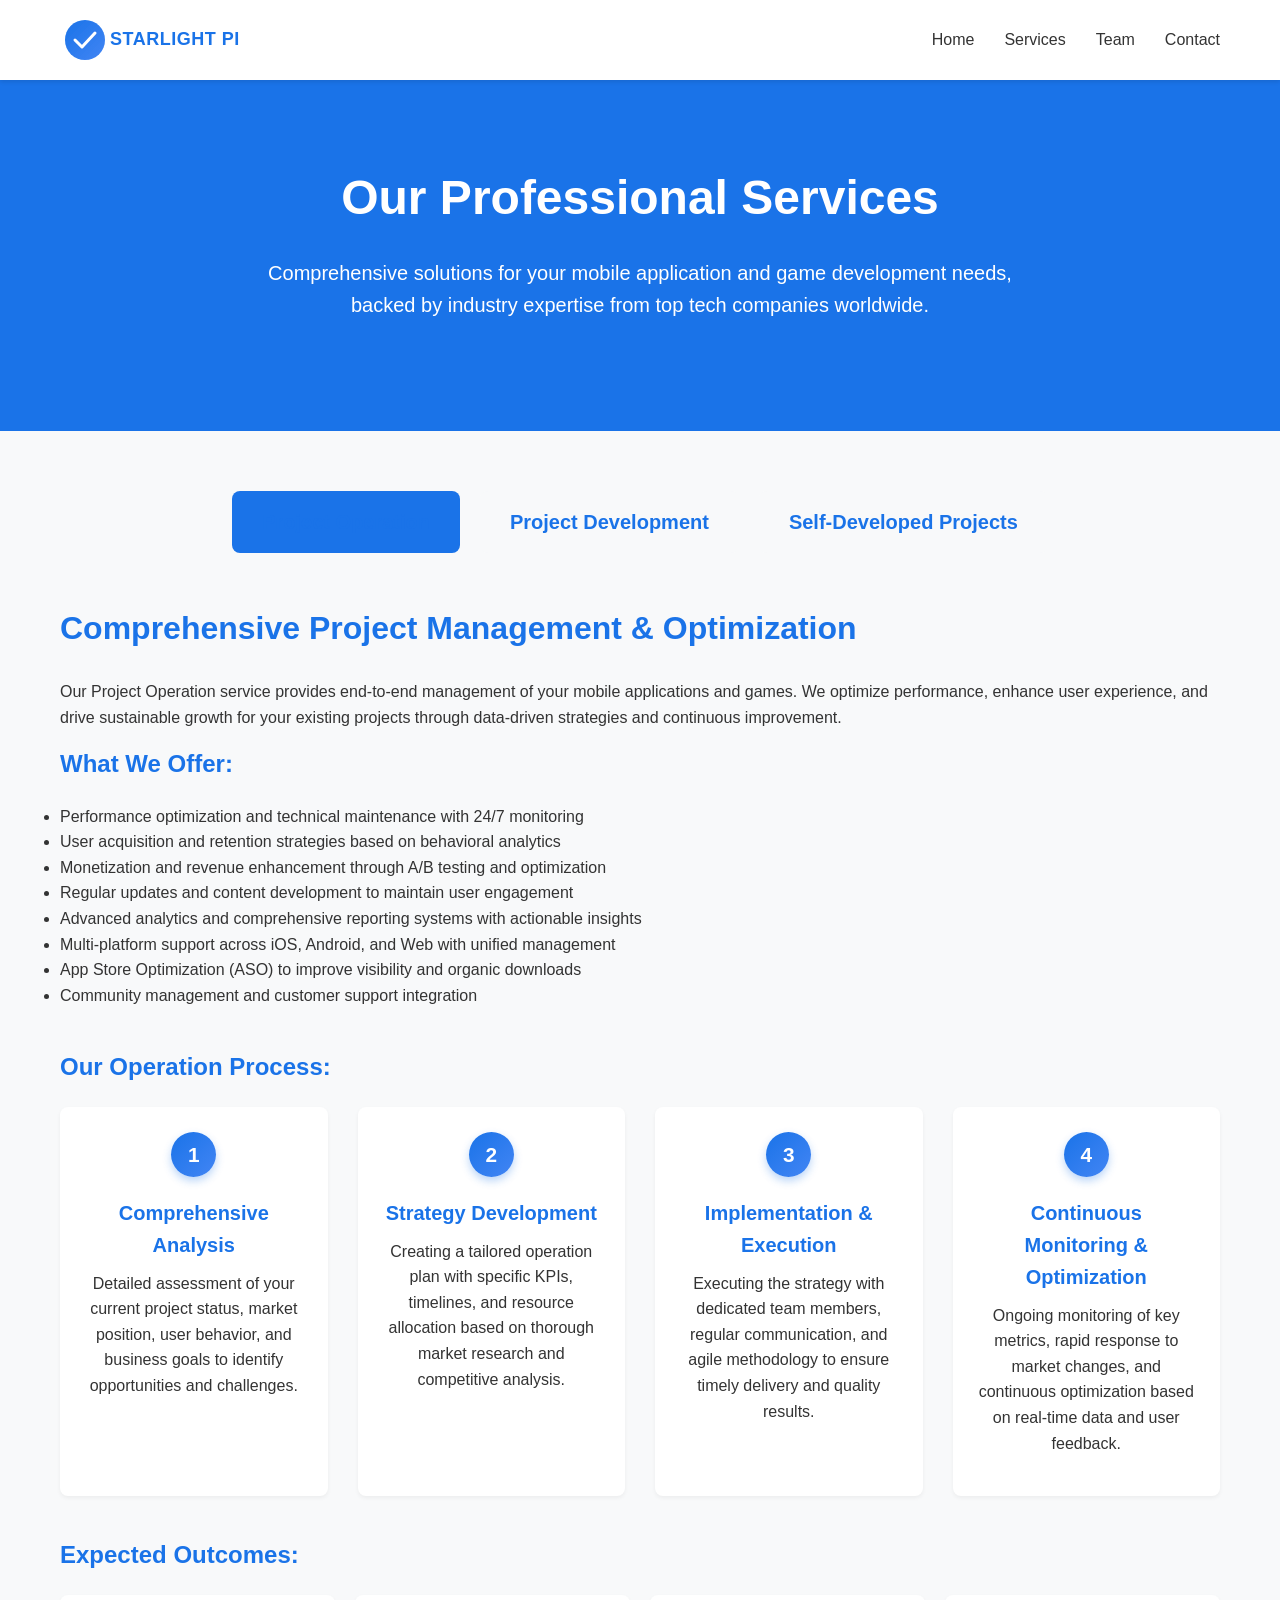
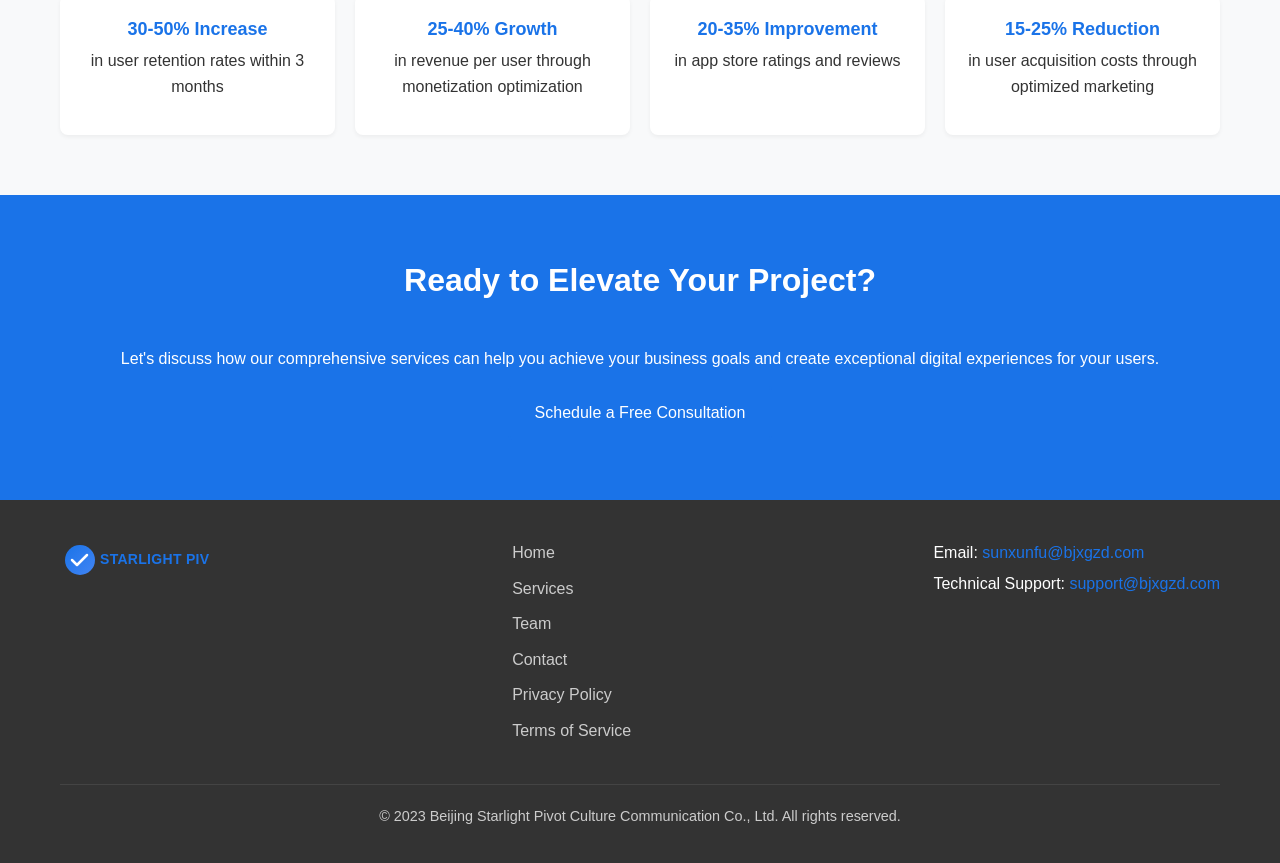
==== services.html @ 8cad846f "work" ====
<!DOCTYPE html>
<html lang="en">
<head>
    <meta charset="UTF-8">
    <meta name="viewport" content="width=device-width, initial-scale=1.0">
    <meta name="description" content="Our comprehensive services - Project operation, project development, and self-developed project operations with proven success in global markets">
    <meta name="keywords" content="project operation, app development, game development, mobile services, Beijing Starlight Pivot, custom development, mobile optimization">
    <title>Services - Beijing Starlight Pivot Culture Communication Co., Ltd</title>
    <link rel="stylesheet" href="css/styles.css">
    <link rel="canonical" href="https://bjxgzd.com/services.html">
    <link rel="alternate" hreflang="en" href="https://bjxgzd.com/services.html">
    <link rel="alternate" hreflang="zh" href="https://bjxgzd.com/zh/services.html">
</head>
<body>
    <!-- Header -->
    <header class="header">
        <div class="container">
            <div class="logo">
                <svg width="180" height="50" viewBox="0 0 180 50">
                    <defs>
                        <linearGradient id="logoGradient" x1="0%" y1="0%" x2="100%" y2="100%">
                            <stop offset="0%" style="stop-color:#1a73e8;stop-opacity:1" />
                            <stop offset="100%" style="stop-color:#4285f4;stop-opacity:1" />
                        </linearGradient>
                        <filter id="logoGlow" x="-20%" y="-20%" width="140%" height="140%">
                            <feGaussianBlur in="SourceAlpha" stdDeviation="2" result="blur"/>
                            <feOffset dx="0" dy="1" result="offsetBlur"/>
                            <feComposite in="SourceAlpha" in2="offsetBlur" operator="out" result="outerGlow"/>
                            <feFlood flood-color="#1a73e8" flood-opacity="0.3" result="glowColor"/>
                            <feComposite in="glowColor" in2="outerGlow" operator="in" result="coloredGlow"/>
                            <feMerge>
                                <feMergeNode in="coloredGlow"/>
                                <feMergeNode in="SourceGraphic"/>
                            </feMerge>
                        </filter>
                    </defs>
                    <!-- Logo Icon -->
                    <circle cx="25" cy="25" r="20" fill="url(#logoGradient)" filter="url(#logoGlow)"/>
                    <path d="M15,25 L22,32 L35,18" stroke="white" stroke-width="3" fill="none" stroke-linecap="round" stroke-linejoin="round"/>
                    <!-- Logo Text -->
                    <text x="50" y="30" fill="#1a73e8" font-family="'Segoe UI', Tahoma, Geneva, Verdana, sans-serif" font-size="18" font-weight="700" letter-spacing="0.5">STARLIGHT PIVOT</text>
                </svg>
            </div>
            <nav class="nav">
                <ul>
                    <li><a href="index.html">Home</a></li>
                    <li><a href="services.html" class="active">Services</a></li>
                    <li><a href="team.html">Team</a></li>
                    <li><a href="contact.html">Contact</a></li>
                </ul>
            </nav>
        </div>
    </header>

    <!-- Hero Section -->
    <section class="hero">
        <div class="container">
            <h1>Our Professional Services</h1>
            <p>Comprehensive solutions for your mobile application and game development needs, backed by industry expertise from top tech companies worldwide.</p>
        </div>
    </section>

    <!-- Main Services -->
    <section class="main-services">
        <div class="container">
            <div class="service-tabs">
                <div class="tab active" data-tab="project-operation">
                    <h3>Project Operation</h3>
                </div>
                <div class="tab" data-tab="project-development">
                    <h3>Project Development</h3>
                </div>
                <div class="tab" data-tab="self-developed">
                    <h3>Self-Developed Projects</h3>
                </div>
            </div>

            <div class="tab-content active" id="project-operation">
                <div class="service-detail">
                    <h2>Comprehensive Project Management & Optimization</h2>
                    <p>Our Project Operation service provides end-to-end management of your mobile applications and games. We optimize performance, enhance user experience, and drive sustainable growth for your existing projects through data-driven strategies and continuous improvement.</p>
                    
                    <div class="service-features">
                        <h3>What We Offer:</h3>
                        <ul>
                            <li>Performance optimization and technical maintenance with 24/7 monitoring</li>
                            <li>User acquisition and retention strategies based on behavioral analytics</li>
                            <li>Monetization and revenue enhancement through A/B testing and optimization</li>
                            <li>Regular updates and content development to maintain user engagement</li>
                            <li>Advanced analytics and comprehensive reporting systems with actionable insights</li>
                            <li>Multi-platform support across iOS, Android, and Web with unified management</li>
                            <li>App Store Optimization (ASO) to improve visibility and organic downloads</li>
                            <li>Community management and customer support integration</li>
                        </ul>
                    </div>
                    
                    <div class="service-process">
                        <h3>Our Operation Process:</h3>
                        <div class="process-steps">
                            <div class="step">
                                <div class="step-number">1</div>
                                <h4>Comprehensive Analysis</h4>
                                <p>Detailed assessment of your current project status, market position, user behavior, and business goals to identify opportunities and challenges.</p>
                            </div>
                            <div class="step">
                                <div class="step-number">2</div>
                                <h4>Strategy Development</h4>
                                <p>Creating a tailored operation plan with specific KPIs, timelines, and resource allocation based on thorough market research and competitive analysis.</p>
                            </div>
                            <div class="step">
                                <div class="step-number">3</div>
                                <h4>Implementation & Execution</h4>
                                <p>Executing the strategy with dedicated team members, regular communication, and agile methodology to ensure timely delivery and quality results.</p>
                            </div>
                            <div class="step">
                                <div class="step-number">4</div>
                                <h4>Continuous Monitoring & Optimization</h4>
                                <p>Ongoing monitoring of key metrics, rapid response to market changes, and continuous optimization based on real-time data and user feedback.</p>
                            </div>
                        </div>
                    </div>
                    
                    <div class="success-indicators">
                        <h3>Expected Outcomes:</h3>
                        <div class="indicators-grid">
                            <div class="indicator">
                                <h4>30-50% Increase</h4>
                                <p>in user retention rates within 3 months</p>
                            </div>
                            <div class="indicator">
                                <h4>25-40% Growth</h4>
                                <p>in revenue per user through monetization optimization</p>
                            </div>
                            <div class="indicator">
                                <h4>20-35% Improvement</h4>
                                <p>in app store ratings and reviews</p>
                            </div>
                            <div class="indicator">
                                <h4>15-25% Reduction</h4>
                                <p>in user acquisition costs through optimized marketing</p>
                            </div>
                        </div>
                    </div>
                </div>
            </div>

            <div class="tab-content" id="project-development">
                <div class="service-detail">
                    <h2>Custom Mobile Solutions & Game Development</h2>
                    <p>Our Project Development service delivers custom mobile applications and games from concept to launch. With expertise in various industries and platforms, we create solutions that meet your specific business objectives while delivering exceptional user experiences.</p>
                    
                    <div class="service-features">
                        <h3>Development Services:</h3>
                        <ul>
                            <li>Native iOS and Android app development with platform-specific optimizations</li>
                            <li>Cross-platform solutions using React Native and Flutter for cost efficiency</li>
                            <li>Game design and development for casual, hyper-casual, and mid-core genres</li>
                            <li>UI/UX design and user experience optimization based on user research</li>
                            <li>Backend development, cloud infrastructure, and API integration</li>
                            <li>Quality assurance, automated testing, and comprehensive bug fixing</li>
                            <li>App store submission and compliance with platform guidelines</li>
                            <li>Post-launch support and maintenance packages</li>
                        </ul>
                    </div>
                    
                    <div class="development-stages">
                        <h3>Our Development Lifecycle:</h3>
                        <div class="stages-grid">
                            <div class="stage-card">
                                <h4>Discovery & Planning</h4>
                                <p>Market research, competitor analysis, requirements gathering, technical feasibility assessment, and detailed project planning with realistic timelines.</p>
                            </div>
                            <div class="stage-card">
                                <h4>Design & Prototyping</h4>
                                <p>UI/UX design, interactive prototyping, user testing, and visual design system creation to ensure intuitive and engaging user experiences.</p>
                            </div>
                            <div class="stage-card">
                                <h4>Development & Implementation</h4>
                                <p>Agile development process with bi-weekly sprints, code reviews, version control, and continuous integration for high-quality code delivery.</p>
                            </div>
                            <div class="stage-card">
                                <h4>Testing & Quality Assurance</h4>
                                <p>Comprehensive testing including functional, performance, security, and usability testing across multiple devices and operating systems.</p>
                            </div>
                            <div class="stage-card">
                                <h4>Deployment & Launch</h4>
                                <p>App store submission, release management, launch coordination, and go-to-market strategy execution for successful product introduction.</p>
                            </div>
                            <div class="stage-card">
                                <h4>Post-Launch Support</h4>
                                <p>Ongoing maintenance, feature updates, performance monitoring, and continuous improvement based on user feedback and market trends.</p>
                            </div>
                        </div>
                    </div>
                    
                    <div class="technologies">
                        <h3>Technologies We Use:</h3>
                        <div class="tech-tags">
                            <span class="tech-tag">iOS (Swift, Objective-C)</span>
                            <span class="tech-tag">Android (Kotlin, Java)</span>
                            <span class="tech-tag">React Native</span>
                            <span class="tech-tag">Flutter</span>
                            <span class="tech-tag">Unity</span>
                            <span class="tech-tag">Node.js</span>
                            <span class="tech-tag">Python</span>
                            <span class="tech-tag">AWS/GCP/Azure</span>
                            <span class="tech-tag">MongoDB/PostgreSQL</span>
                            <span class="tech-tag">Redis</span>
                        </div>
                    </div>
                </div>
            </div>

            <div class="tab-content" id="self-developed">
                <div class="service-detail">
                    <h2>Our Proprietary Portfolio & Investment Opportunities</h2>
                    <p>Our Self-Developed Projects showcase our expertise in creating successful mobile applications and games with multiple monetization strategies designed for global markets. We also offer partnership and investment opportunities in our portfolio.</p>
                    
                    <div class="portfolio-showcase">
                        <h3>Featured Projects:</h3>
                        
                        <div class="portfolio-grid">
                            <div class="portfolio-item">
                                <div class="portfolio-image">
                                    <svg width="100%" height="180" viewBox="0 0 300 180">
                                        <defs>
                                            <linearGradient id="grad1" x1="0%" y1="0%" x2="100%" y2="100%">
                                                <stop offset="0%" style="stop-color:#4285f4;stop-opacity:1" />
                                                <stop offset="100%" style="stop-color:#1a73e8;stop-opacity:1" />
                                            </linearGradient>
                                        </defs>
                                        <rect x="20" y="20" width="260" height="140" fill="url(#grad1)" rx="20"/>
                                        <circle cx="80" cy="90" r="25" fill="white" opacity="0.3"/>
                                        <rect x="140" y="60" width="120" height="60" fill="white" opacity="0.2" rx="10"/>
                                        <circle cx="240" cy="90" r="15" fill="white" opacity="0.4"/>
                                    </svg>
                                </div>
                                <h4>Productivity Master</h4>
                                <p>A productivity app with subscription model and in-app purchases, serving over 500,000 active users globally with 4.8+ app store rating.</p>
                                <div class="monetization-tags">
                                    <span class="tag">Subscription</span>
                                    <span class="tag">IAP</span>
                                    <span class="tag">Premium</span>
                                </div>
                            </div>
                            
                            <div class="portfolio-item">
                                <div class="portfolio-image">
                                    <svg width="100%" height="180" viewBox="0 0 300 180">
                                        <defs>
                                            <linearGradient id="grad2" x1="0%" y1="0%" x2="100%" y2="100%">
                                                <stop offset="0%" style="stop-color:#ea4335;stop-opacity:1" />
                                                <stop offset="100%" style="stop-color:#ff6b6b;stop-opacity:1" />
                                            </linearGradient>
                                        </defs>
                                        <rect x="20" y="20" width="260" height="140" fill="url(#grad2)" rx="20"/>
                                        <path d="M80,60 L140,120 M80,120 L140,60" stroke="white" stroke-width="8" opacity="0.3"/>
                                        <rect x="160" y="50" width="100" height="80" fill="white" opacity="0.2" rx="15"/>
                                    </svg>
                                </div>
                                <h4>Puzzle Quest</h4>
                                <p>A puzzle game with ad monetization and premium features, generating consistent monthly revenue with 2M+ total downloads and strong retention metrics.</p>
                                <div class="monetization-tags">
                                    <span class="tag">Ads</span>
                                    <span class="tag">Premium</span>
                                    <span class="tag">Rewarded Video</span>
                                </div>
                            </div>
                            
                            <div class="portfolio-item">
                                <div class="portfolio-image">
                                    <svg width="100%" height="180" viewBox="0 0 300 180">
                                        <defs>
                                            <linearGradient id="grad3" x1="0%" y1="0%" x2="100%" y2="100%">
                                                <stop offset="0%" style="stop-color:#34a853;stop-opacity:1" />
                                                <stop offset="100%" style="stop-color:#4caf50;stop-opacity:1" />
                                            </linearGradient>
                                        </defs>
                                        <rect x="20" y="20" width="260" height="140" fill="url(#grad3)" rx="20"/>
                                        <circle cx="100" cy="90" r="30" fill="white" opacity="0.2"/>
                                        <rect x="150" y="70" width="110" height="40" fill="white" opacity="0.3" rx="8"/>
                                        <circle cx="230" cy="90" r="12" fill="white" opacity="0.4"/>
                                    </svg>
                                </div>
                                <h4>FitTrack Pro</h4>
                                <p>A fitness app with VIP program and advertising revenue, featuring personalized workout plans and health tracking with strong community engagement.</p>
                                <div class="monetization-tags">
                                    <span class="tag">VIP</span>
                                    <span class="tag">Ads</span>
                                    <span class="tag">Subscriptions</span>
                                </div>
                            </div>
                        </div>
                    </div>
                    
                    <div class="monetization-models">
                        <h3>Comprehensive Monetization Approaches:</h3>
                        <div class="models-grid">
                            <div class="model-card">
                                <div class="model-icon">
                                    <svg width="50" height="50" viewBox="0 0 50 50">
                                        <circle cx="25" cy="25" r="20" fill="#1a73e8"/>
                                        <path d="M18,25 L25,32 L32,25" stroke="white" stroke-width="4" fill="none"/>
                                    </svg>
                                </div>
                                <h4>Subscription Model</h4>
                                <p>Monthly or yearly recurring revenue with tiered pricing, premium content access, and exclusive features for loyal subscribers.</p>
                            </div>
                            <div class="model-card">
                                <div class="model-icon">
                                    <svg width="50" height="50" viewBox="0 0 50 50">
                                        <circle cx="25" cy="25" r="20" fill="#1a73e8"/>
                                        <rect x="15" y="15" width="20" height="20" fill="white" rx="4"/>
                                    </svg>
                                </div>
                                <h4>In-App Purchases</h4>
                                <p>Virtual goods, currency, power-ups, and exclusive items that enhance user experience while driving significant revenue streams.</p>
                            </div>
                            <div class="model-card">
                                <div class="model-icon">
                                    <svg width="50" height="50" viewBox="0 0 50 50">
                                        <circle cx="25" cy="25" r="20" fill="#1a73e8"/>
                                        <path d="M20,20 L30,20 L30,30 L20,30 Z" fill="white"/>
                                    </svg>
                                </div>
                                <h4>Premium Features</h4>
                                <p>Advanced functionality, ad-free experience, and exclusive content available through one-time or recurring payments.</p>
                            </div>
                            <div class="model-card">
                                <div class="model-icon">
                                    <svg width="50" height="50" viewBox="0 0 50 50">
                                        <circle cx="25" cy="25" r="20" fill="#1a73e8"/>
                                        <circle cx="25" cy="25" r="8" fill="white"/>
                                    </svg>
                                </div>
                                <h4>VIP Programs</h4>
                                <p>Exclusive benefits, early access to features, personalized support, and special events for loyal customers with dedicated account management.</p>
                            </div>
                            <div class="model-card">
                                <div class="model-icon">
                                    <svg width="50" height="50" viewBox="0 0 50 50">
                                        <circle cx="25" cy="25" r="20" fill="#1a73e8"/>
                                        <circle cx="25" cy="25" r="8" fill="white"/>
                                    </svg>
                                </div>
                                <h4>Advertising</h4>
                                <p>Multiple ad formats including rewarded videos, interstitials, banners, and native ads for diversified revenue streams without compromising user experience.</p>
                            </div>
                        </div>
                    </div>
                    
                    <div class="partnership-opportunities">
                        <h3>Partnership & Investment Opportunities</h3>
                        <p>We welcome strategic partnerships and investment opportunities in our self-developed projects. Our portfolio demonstrates consistent revenue generation and user growth across diverse markets.</p>
                        <div class="partnership-benefits">
                            <h4>Benefits for Partners:</h4>
                            <ul>
                                <li>Access to proven, revenue-generating mobile products</li>
                                <li>Shared expertise in global market expansion</li>
                                <li>Co-development opportunities for new product ideas</li>
                                <li>Revenue sharing models with transparent reporting</li>
                                <li>Joint marketing and user acquisition campaigns</li>
                            </ul>
                        </div>
                    </div>
                </div>
            </div>
        </div>
    </section>

    <!-- CTA Section -->
    <section class="cta">
        <div class="container">
            <h2>Ready to Elevate Your Project?</h2>
            <p>Let's discuss how our comprehensive services can help you achieve your business goals and create exceptional digital experiences for your users.</p>
            <a href="contact.html" class="btn primary">Schedule a Free Consultation</a>
        </div>
    </section>

    <!-- Footer -->
    <footer class="footer">
        <div class="container">
            <div class="footer-content">
                <div class="footer-logo">
                    <svg width="150" height="40" viewBox="0 0 150 40">
                        <defs>
                            <linearGradient id="footerLogoGradient" x1="0%" y1="0%" x2="100%" y2="100%">
                                <stop offset="0%" style="stop-color:#1a73e8;stop-opacity:1" />
                                <stop offset="100%" style="stop-color:#4285f4;stop-opacity:1" />
                            </linearGradient>
                        </defs>
                        <!-- Footer Logo Icon -->
                        <circle cx="20" cy="20" r="15" fill="url(#footerLogoGradient)"/>
                        <path d="M12,20 L17,25 L27,15" stroke="white" stroke-width="2.5" fill="none" stroke-linecap="round" stroke-linejoin="round"/>
                        <!-- Footer Logo Text -->
                        <text x="40" y="24" fill="#1a73e8" font-family="'Segoe UI', Tahoma, Geneva, Verdana, sans-serif" font-size="14" font-weight="700" letter-spacing="0.3">STARLIGHT PIVOT</text>
                    </svg>
                </div>
                <div class="footer-links">
                    <ul>
                        <li><a href="index.html">Home</a></li>
                        <li><a href="services.html">Services</a></li>
                        <li><a href="team.html">Team</a></li>
                        <li><a href="contact.html">Contact</a></li>
                        <li><a href="privacy.html">Privacy Policy</a></li>
                        <li><a href="terms.html">Terms of Service</a></li>
                    </ul>
                </div>
                <div class="footer-contact">
                    <p>Email: <a href="mailto:sunxunfu@bjxgzd.com">sunxunfu@bjxgzd.com</a></p>
                    <p>Technical Support: <a href="mailto:support@bjxgzd.com">support@bjxgzd.com</a></p>
                </div>
            </div>
            <div class="footer-bottom">
                <p>&copy; 2023 Beijing Starlight Pivot Culture Communication Co., Ltd. All rights reserved.</p>
            </div>
        </div>
    </footer>

    <script src="js/main.js"></script>
    <script>
        // Tab functionality
        document.querySelectorAll('.tab').forEach(tab => {
            tab.addEventListener('click', function() {
                // Remove active class from all tabs and contents
                document.querySelectorAll('.tab').forEach(t => t.classList.remove('active'));
                document.querySelectorAll('.tab-content').forEach(c => c.classList.remove('active'));
                
                // Add active class to clicked tab
                this.classList.add('active');
                
                // Show corresponding content
                const tabId = this.getAttribute('data-tab');
                document.getElementById(tabId).classList.add('active');
            });
        });
    </script>
</body>
</html>
---- css/styles.css ----
/* Base Styles */
* {
    margin: 0;
    padding: 0;
    box-sizing: border-box;
}

body {
    font-family: -apple-system, BlinkMacSystemFont, 'Segoe UI', Roboto, 'Helvetica Neue', Arial, sans-serif;
    line-height: 1.6;
    color: #333;
    background-color: #f8f9fa;
}

.container {
    width: 100%;
    max-width: 1200px;
    margin: 0 auto;
    padding: 0 20px;
}

h1, h2, h3 {
    margin-bottom: 20px;
    color: #1a73e8;
}

h1 {
    font-size: 2.5rem;
}

h2 {
    font-size: 2rem;
    text-align: center;
    margin-bottom: 40px;
}

h3 {
    font-size: 1.5rem;
}

h4 {
    font-size: 1.25rem;
    margin-bottom: 10px;
    color: #1a73e8;
}

p {
    margin-bottom: 15px;
}

a {
    text-decoration: none;
    color: #1a73e8;
}

.required {
    color: #ea4335;
    font-weight: bold;
}

em {
    font-style: italic;
    color: #666;
}

/* Header Styles */
.header {
    background-color: #fff;
    box-shadow: 0 2px 4px rgba(0,0,0,0.1);
    position: sticky;
    top: 0;
    z-index: 1000;
}

.header .container {
    display: flex;
    justify-content: space-between;
    align-items: center;
    padding: 15px 20px;
}

.nav ul {
    display: flex;
    list-style: none;
}

.nav li {
    margin-left: 30px;
}

.nav a {
    font-weight: 500;
    color: #333;
    transition: color 0.3s;
}

.nav a:hover, .nav a.active {
    color: #1a73e8;
}

/* Hero Section */
.hero {
    background-color: #1a73e8;
    color: white;
    padding: 80px 0;
    text-align: center;
}

.hero h1 {
    color: white;
    font-size: 3rem;
    margin-bottom: 20px;
}

.hero p {
    font-size: 1.25rem;
    margin-bottom: 30px;
    max-width: 800px;
    margin-left: auto;
    margin-right: auto;
}

.cta-buttons {
    display: flex;
    justify-content: center;
    gap: 20px;
}

/* Buttons */
.btn {
    display: inline-block;
    padding: 12px 25px;
    border-radius: 4px;
    font-weight: 500;
    transition: all 0.3s;
    text-align: center;
}

.btn.primary {
    background-color: #1a73e8;
    color: white;
    border: 2px solid #1a73e8;
}

.btn.primary:hover {
    background-color: white;
    color: #1a73e8;
}

.btn.secondary {
    background-color: white;
    color: #1a73e8;
    border: 2px solid white;
}

.btn.secondary:hover {
    background-color: #1a73e8;
    color: white;
}

/* Services Overview */
.services-overview {
    padding: 60px 0;
    background-color: #f8f9fa;
}

.services-grid {
    display: grid;
    grid-template-columns: repeat(3, 1fr);
    gap: 30px;
}

.service-card {
    background-color: white;
    padding: 30px;
    border-radius: 8px;
    box-shadow: 0 4px 6px rgba(0,0,0,0.1);
    text-align: center;
    transition: transform 0.3s;
}

.service-card:hover {
    transform: translateY(-5px);
}

.service-card .icon {
    margin-bottom: 20px;
}

/* Success Metrics */
.success-metrics {
    padding: 60px 0;
    background-color: #1a73e8;
    color: white;
}

.success-metrics h2 {
    color: white;
    text-align: center;
}

.metrics-grid {
    display: grid;
    grid-template-columns: repeat(4, 1fr);
    gap: 30px;
}

.metric {
    text-align: center;
}

.metric-number {
    font-size: 2.5rem;
    font-weight: bold;
    margin-bottom: 10px;
}

.metric-label {
    font-size: 1rem;
    opacity: 0.9;
}

/* Monetization */
.monetization {
    padding: 60px 0;
}

.monetization-list {
    display: grid;
    grid-template-columns: repeat(5, 1fr);
    gap: 20px;
}

.monetization-item {
    background-color: white;
    padding: 20px;
    border-radius: 8px;
    box-shadow: 0 2px 4px rgba(0,0,0,0.05);
}

.monetization-item h4 {
    color: #1a73e8;
    margin-bottom: 10px;
}

/* Why Choose Us */
.why-choose {
    padding: 60px 0;
    background-color: #f8f9fa;
}

.features {
    display: grid;
    grid-template-columns: repeat(3, 1fr);
    gap: 30px;
}

.feature {
    text-align: center;
    padding: 20px;
}

.feature svg {
    margin-bottom: 15px;
}

/* Main Services */
.main-services {
    padding: 60px 0;
}

.service-tabs {
    display: flex;
    justify-content: center;
    margin-bottom: 40px;
    flex-wrap: wrap;
}

.tab {
    background-color: #f8f9fa;
    padding: 15px 30px;
    margin: 0 10px 10px;
    border-radius: 8px;
    cursor: pointer;
    transition: all 0.3s;
    text-align: center;
}

.tab:hover {
    background-color: #e9ecef;
}

.tab.active {
    background-color: #1a73e8;
    color: white;
}

.tab h3 {
    margin-bottom: 0;
    font-size: 1.25rem;
}

.tab-content {
    display: none;
}

.tab-content.active {
    display: block;
    animation: fadeIn 0.5s ease-in;
}

@keyframes fadeIn {
    from { opacity: 0; }
    to { opacity: 1; }
}

.service-detail h2 {
    text-align: left;
    margin-bottom: 25px;
}

.service-features, .service-process, .development-stages, .monetization-models, .partnership-opportunities {
    margin-bottom: 40px;
}

.process-steps, .stages-grid, .models-grid {
    display: grid;
    grid-template-columns: repeat(auto-fit, minmax(250px, 1fr));
    gap: 30px;
    margin-top: 20px;
}

.step, .stage-card, .model-card {
    background-color: white;
    padding: 25px;
    border-radius: 8px;
    box-shadow: 0 2px 4px rgba(0,0,0,0.05);
    text-align: center;
}

.step-number {
    background-color: #1a73e8;
    color: white;
    width: 40px;
    height: 40px;
    border-radius: 50%;
    display: flex;
    align-items: center;
    justify-content: center;
    margin: 0 auto 15px;
    font-weight: bold;
    font-size: 1.25rem;
}

.tech-tags {
    display: flex;
    flex-wrap: wrap;
    gap: 10px;
    margin-top: 15px;
}

.tech-tag {
    background-color: #e3f2fd;
    color: #1a73e8;
    padding: 5px 12px;
    border-radius: 15px;
    font-size: 0.875rem;
    font-weight: 500;
}

.indicators-grid {
    display: grid;
    grid-template-columns: repeat(auto-fit, minmax(200px, 1fr));
    gap: 20px;
    margin-top: 20px;
}

.indicator {
    background-color: white;
    padding: 20px;
    border-radius: 8px;
    box-shadow: 0 2px 4px rgba(0,0,0,0.05);
    text-align: center;
}

.indicator h4 {
    color: #1a73e8;
    margin-bottom: 5px;
    font-size: 1.125rem;
}

/* Team Pages */
.team-overview, .departments, .team-culture, .career-opportunities {
    padding: 60px 0;
}

.team-stats {
    display: grid;
    grid-template-columns: repeat(auto-fit, minmax(150px, 1fr));
    gap: 30px;
    margin-top: 30px;
    text-align: center;
}

.stat-number {
    font-size: 2.5rem;
    font-weight: bold;
    color: #1a73e8;
}

.stat-label {
    font-size: 0.875rem;
    color: #666;
}

.team-categories {
    margin-top: 30px;
}

.category {
    margin-bottom: 40px;
}

.team-members {
    display: grid;
    grid-template-columns: repeat(auto-fit, minmax(280px, 1fr));
    gap: 30px;
    margin-top: 20px;
}

.team-member {
    background-color: white;
    padding: 25px;
    border-radius: 8px;
    box-shadow: 0 2px 4px rgba(0,0,0,0.05);
    text-align: center;
}

.member-avatar {
    margin-bottom: 15px;
}

.member-avatar svg {
    width: 100px;
    height: 100px;
}

.title {
    color: #1a73e8;
    font-weight: 500;
    margin: 10px 0 5px;
}

.bio {
    color: #666;
    font-size: 0.9rem;
    margin-bottom: 15px;
}

.skills {
    display: flex;
    flex-wrap: wrap;
    justify-content: center;
    gap: 8px;
    margin-top: 10px;
}

.skill {
    background-color: #e3f2fd;
    color: #1a73e8;
    padding: 4px 10px;
    border-radius: 12px;
    font-size: 0.75rem;
    font-weight: 500;
}

.culture-values {
    display: grid;
    grid-template-columns: repeat(auto-fit, minmax(200px, 1fr));
    gap: 30px;
    margin-top: 30px;
}

.value {
    text-align: center;
}

.value-icon {
    margin-bottom: 15px;
}

.positions-grid {
    display: grid;
    grid-template-columns: repeat(auto-fit, minmax(250px, 1fr));
    gap: 20px;
    margin-top: 20px;
}

.position {
    background-color: white;
    padding: 20px;
    border-radius: 8px;
    box-shadow: 0 2px 4px rgba(0,0,0,0.05);
}

/* Contact Pages */
.contact-info, .contact-form, .office-map, .business-hours, .faq, .response-guarantee {
    padding: 60px 0;
}

.contact-grid {
    display: grid;
    grid-template-columns: repeat(auto-fit, minmax(250px, 1fr));
    gap: 30px;
}

.contact-card {
    background-color: white;
    padding: 30px;
    border-radius: 8px;
    box-shadow: 0 2px 4px rgba(0,0,0,0.05);
    text-align: center;
}

.contact-icon {
    margin-bottom: 20px;
}

.form-row {
    display: grid;
    grid-template-columns: repeat(auto-fit, minmax(300px, 1fr));
    gap: 20px;
    margin-bottom: 20px;
}

.form-group {
    margin-bottom: 20px;
}

.form-group label {
    display: block;
    margin-bottom: 8px;
    font-weight: 500;
}

.form-group input,
.form-group select,
.form-group textarea {
    width: 100%;
    padding: 12px;
    border: 1px solid #ddd;
    border-radius: 4px;
    font-family: inherit;
    font-size: 1rem;
}

.form-group input:focus,
.form-group select:focus,
.form-group textarea:focus {
    outline: none;
    border-color: #1a73e8;
    box-shadow: 0 0 0 2px rgba(26, 115, 232, 0.2);
}

.form-message {
    margin-top: 20px;
    padding: 15px;
    border-radius: 4px;
}

.form-message .success {
    background-color: #d4edda;
    color: #155724;
    padding: 10px;
    border-radius: 4px;
}

.map-container {
    margin-top: 30px;
}

.hours-grid {
    display: grid;
    grid-template-columns: repeat(auto-fit, minmax(250px, 1fr));
    gap: 30px;
    margin-top: 30px;
}

.timezones {
    display: grid;
    grid-template-columns: repeat(auto-fit, minmax(200px, 1fr));
    gap: 20px;
    margin-top: 20px;
}

.timezone {
    background-color: white;
    padding: 15px;
    border-radius: 8px;
    box-shadow: 0 2px 4px rgba(0,0,0,0.05);
    text-align: center;
}

.faq-list {
    max-width: 800px;
    margin: 0 auto;
}

.faq-item {
    background-color: white;
    padding: 25px;
    border-radius: 8px;
    box-shadow: 0 2px 4px rgba(0,0,0,0.05);
    margin-bottom: 20px;
}

.guarantee-items {
    display: grid;
    grid-template-columns: repeat(auto-fit, minmax(250px, 1fr));
    gap: 30px;
    margin-top: 30px;
}

.guarantee-item {
    background-color: white;
    padding: 30px;
    border-radius: 8px;
    box-shadow: 0 2px 4px rgba(0,0,0,0.05);
    text-align: center;
}

.guarantee-item h3 {
    color: #1a73e8;
    margin-bottom: 10px;
}

/* Portfolio and Project Showcase */
.portfolio-grid {
    display: grid;
    grid-template-columns: repeat(auto-fit, minmax(280px, 1fr));
    gap: 30px;
    margin-top: 20px;
}

.portfolio-item {
    background-color: white;
    border-radius: 8px;
    box-shadow: 0 2px 4px rgba(0,0,0,0.05);
    overflow: hidden;
}

.portfolio-image {
    margin-bottom: 15px;
}

.monetization-tags {
    display: flex;
    flex-wrap: wrap;
    gap: 8px;
    margin-top: 10px;
    justify-content: center;
}

.tag {
    background-color: #e3f2fd;
    color: #1a73e8;
    padding: 4px 10px;
    border-radius: 12px;
    font-size: 0.75rem;
    font-weight: 500;
}

/* CTA Section */
.cta {
    padding: 60px 0;
    background-color: #1a73e8;
    color: white;
    text-align: center;
}

.cta h2, .cta p {
    color: white;
}

/* Footer */
.footer {
    background-color: #333;
    color: white;
    padding: 40px 0 20px;
}

.footer-content {
    display: flex;
    justify-content: space-between;
    margin-bottom: 30px;
}

.footer-links ul {
    list-style: none;
}

.footer-links li {
    margin-bottom: 10px;
}

.footer-links a {
    color: #ccc;
}

.footer-links a:hover {
    color: white;
}

.footer-contact p {
    margin-bottom: 5px;
}

.footer-contact a {
    color: #1a73e8;
}

.footer-bottom {
    text-align: center;
    padding-top: 20px;
    border-top: 1px solid #444;
    font-size: 0.9rem;
    color: #ccc;
}

/* Responsive Design */
@media (max-width: 992px) {
    .services-grid, .monetization-list, .features, .metrics-grid {
        grid-template-columns: repeat(2, 1fr);
    }
    
    .hero h1 {
        font-size: 2.5rem;
    }
    
    .form-row {
        grid-template-columns: 1fr;
    }
}

@media (max-width: 768px) {
    .header .container {
        flex-direction: column;
        text-align: center;
    }
    
    .nav ul {
        margin-top: 15px;
    }
    
    .nav li {
        margin: 0 10px;
    }
    
    .hero {
        padding: 60px 0;
    }
    
    .hero h1 {
        font-size: 2rem;
    }
    
    .cta-buttons {
        flex-direction: column;
        align-items: center;
    }
    
    .services-grid, .monetization-list, .features, .metrics-grid {
        grid-template-columns: 1fr;
    }
    
    .footer-content {
        flex-direction: column;
        text-align: center;
    }
    
    .tab {
        padding: 12px 20px;
        margin: 0 5px 10px;
    }
}

@media (max-width: 576px) {
    .hero h1 {
        font-size: 1.75rem;
    }
    
    h2 {
        font-size: 1.5rem;
    }
    
    h3 {
        font-size: 1.25rem;
    }
    
    .btn {
        width: 100%;
        margin-bottom: 10px;
    }
    
    .cta-buttons {
        flex-direction: column;
    }
}

/* Icon Styles - Optimized */
.service-card .icon,
.feature svg,
.value-icon svg,
.contact-icon svg,
.model-icon svg {
    margin-bottom: 20px;
    transition: all 0.3s ease;
    filter: drop-shadow(0 2px 4px rgba(0,0,0,0.1));
}

/* Icon click cursor */
.service-card .icon,
.feature svg,
.value-icon svg,
.contact-icon svg,
.model-icon svg {
    cursor: pointer;
    transition: transform 0.3s ease, filter 0.3s ease;
}

/* Selected icon state - prevents style override */
.icon-selected,
.icon-selected svg {
    transform: scale(1.1) !important;
    filter: drop-shadow(0 4px 12px rgba(26, 115, 232, 0.4)) !important;
    z-index: 10;
    position: relative;
}

/* Service Card Icons */
.service-card:hover .icon svg {
    transform: scale(1.1) translateY(-5px);
    filter: drop-shadow(0 4px 8px rgba(0,0,0,0.15));
}

.service-card .icon-selected svg {
    transform: scale(1.1) translateY(-5px) !important;
    filter: drop-shadow(0 4px 12px rgba(26, 115, 232, 0.4)) !important;
}

/* Feature Icons */
.feature svg {
    width: 60px;
    height: 60px;
}

.feature:hover svg {
    transform: scale(1.15);
    filter: drop-shadow(0 4px 12px rgba(26, 115, 232, 0.3));
}

.feature .icon-selected svg {
    transform: scale(1.15) !important;
    filter: drop-shadow(0 4px 12px rgba(26, 115, 232, 0.4)) !important;
}

/* Value Icons */
.value-icon svg {
    width: 70px;
    height: 70px;
}

.value:hover .value-icon svg {
    transform: scale(1.1) rotate(5deg);
    filter: drop-shadow(0 4px 12px rgba(26, 115, 232, 0.3));
}

.value .icon-selected svg {
    transform: scale(1.1) rotate(5deg) !important;
    filter: drop-shadow(0 4px 12px rgba(26, 115, 232, 0.4)) !important;
}

/* Contact Icons */
.contact-icon svg {
    width: 70px;
    height: 70px;
}

.contact-card:hover .contact-icon svg {
    transform: scale(1.1) translateY(-3px);
    filter: drop-shadow(0 6px 12px rgba(26, 115, 232, 0.25));
}

.contact-card .icon-selected svg {
    transform: scale(1.1) translateY(-3px) !important;
    filter: drop-shadow(0 6px 12px rgba(26, 115, 232, 0.4)) !important;
}

/* Model Icons */
.model-icon svg {
    width: 60px;
    height: 60px;
    margin: 0 auto 15px;
}

.model-card:hover .model-icon svg {
    transform: scale(1.15) rotate(3deg);
    filter: drop-shadow(0 4px 8px rgba(26, 115, 232, 0.2));
}

/* Avatar Icons */
.member-avatar svg {
    width: 100px;
    height: 100px;
    transition: all 0.3s ease;
    border-radius: 50%;
    overflow: hidden;
}

.team-member:hover .member-avatar svg {
    transform: scale(1.05) rotate(2deg);
    filter: drop-shadow(0 6px 12px rgba(0,0,0,0.15));
}

/* Step Number Icons */
.step-number {
    background: linear-gradient(135deg, #1a73e8, #4285f4);
    color: white;
    width: 45px;
    height: 45px;
    border-radius: 50%;
    display: flex;
    align-items: center;
    justify-content: center;
    margin: 0 auto 20px;
    font-weight: bold;
    font-size: 1.3rem;
    box-shadow: 0 4px 8px rgba(26, 115, 232, 0.3);
    transition: all 0.3s ease;
}

.step:hover .step-number {
    transform: scale(1.1) translateY(-3px);
    box-shadow: 0 6px 16px rgba(26, 115, 232, 0.4);
}

/* Enhanced SVG styling */
svg {
    vertical-align: middle;
}

/* Icon color variations for better visual distinction */
.icon-primary { fill: #1a73e8; }
.icon-secondary { fill: #4285f4; }
.icon-accent { fill: #ea4335; }
.icon-success { fill: #34a853; }
.icon-warning { fill: #fbbc05; }
.icon-info { fill: #9c27b0; }

/* White stroke/fill for contrast */
.icon-white-stroke { stroke: white; }
.icon-white-fill { fill: white; }

/* Optimized icon containers */
.icon-container {
    display: inline-flex;
    align-items: center;
    justify-content: center;
    margin-bottom: 15px;
}

/* Responsive icon sizing */
@media (max-width: 768px) {
    .service-card .icon svg,
    .feature svg,
    .value-icon svg,
    .contact-icon svg,
    .model-icon svg {
        transform: none !important;
        filter: none !important;
    }
    
    .member-avatar svg {
        transform: none !important;
        filter: none !important;
    }
    
    .step-number {
        transform: none !important;
        box-shadow: 0 2px 4px rgba(26, 115, 232, 0.2) !important;
    }
}

/* Modal Styles for Icon Content */
.modal-overlay {
    position: fixed;
    top: 0;
    left: 0;
    width: 100%;
    height: 100%;
    background-color: rgba(0, 0, 0, 0.7);
    display: flex;
    justify-content: center;
    align-items: center;
    z-index: 1000;
    opacity: 0;
    visibility: hidden;
    transition: opacity 0.3s ease, visibility 0.3s ease;
}

.modal-overlay.active {
    opacity: 1;
    visibility: visible;
}

.modal-content {
    background: white;
    border-radius: 16px;
    padding: 30px;
    max-width: 600px;
    width: 90%;
    max-height: 80vh;
    overflow-y: auto;
    box-shadow: 0 20px 40px rgba(0, 0, 0, 0.3);
    transform: scale(0.9);
    transition: transform 0.3s ease;
}

.modal-overlay.active .modal-content {
    transform: scale(1);
}

.modal-header {
    display: flex;
    justify-content: space-between;
    align-items: center;
    margin-bottom: 20px;
    padding-bottom: 15px;
    border-bottom: 2px solid #f0f0f0;
}

.modal-title {
    font-size: 1.5rem;
    font-weight: bold;
    color: #1a73e8;
    margin: 0;
}

.modal-close {
    background: none;
    border: none;
    font-size: 1.5rem;
    cursor: pointer;
    color: #666;
    width: 36px;
    height: 36px;
    border-radius: 50%;
    display: flex;
    align-items: center;
    justify-content: center;
    transition: background-color 0.2s ease;
}

.modal-close:hover {
    background-color: #f0f0f0;
    color: #1a73e8;
}

.modal-body {
    line-height: 1.6;
    color: #333;
}

.modal-icon {
    text-align: center;
    margin-bottom: 20px;
}

.modal-icon svg {
    width: 80px;
    height: 80px;
    margin: 0 auto;
}

/* Responsive modal */
@media (max-width: 768px) {
    .modal-content {
        padding: 20px;
        margin: 20px;
    }
    
    .modal-title {
        font-size: 1.25rem;
    }
    
    .modal-icon svg {
        width: 60px;
        height: 60px;
    }
}

/* Icon click cursor */
.service-card .icon,
.feature svg,
.value-icon svg,
.contact-icon svg,
.model-icon svg,
.member-avatar svg {
    cursor: pointer;
}

/* Ensure icons have enough space and are not clipped */
.icon, .contact-icon {
    display: inline-block;
    overflow: visible; /* Ensure content is not clipped */
}

/* Adjust icon container padding if necessary */
.icon-container {
    padding: 10px; /* Add some padding to ensure icons are not too close to edges */
}
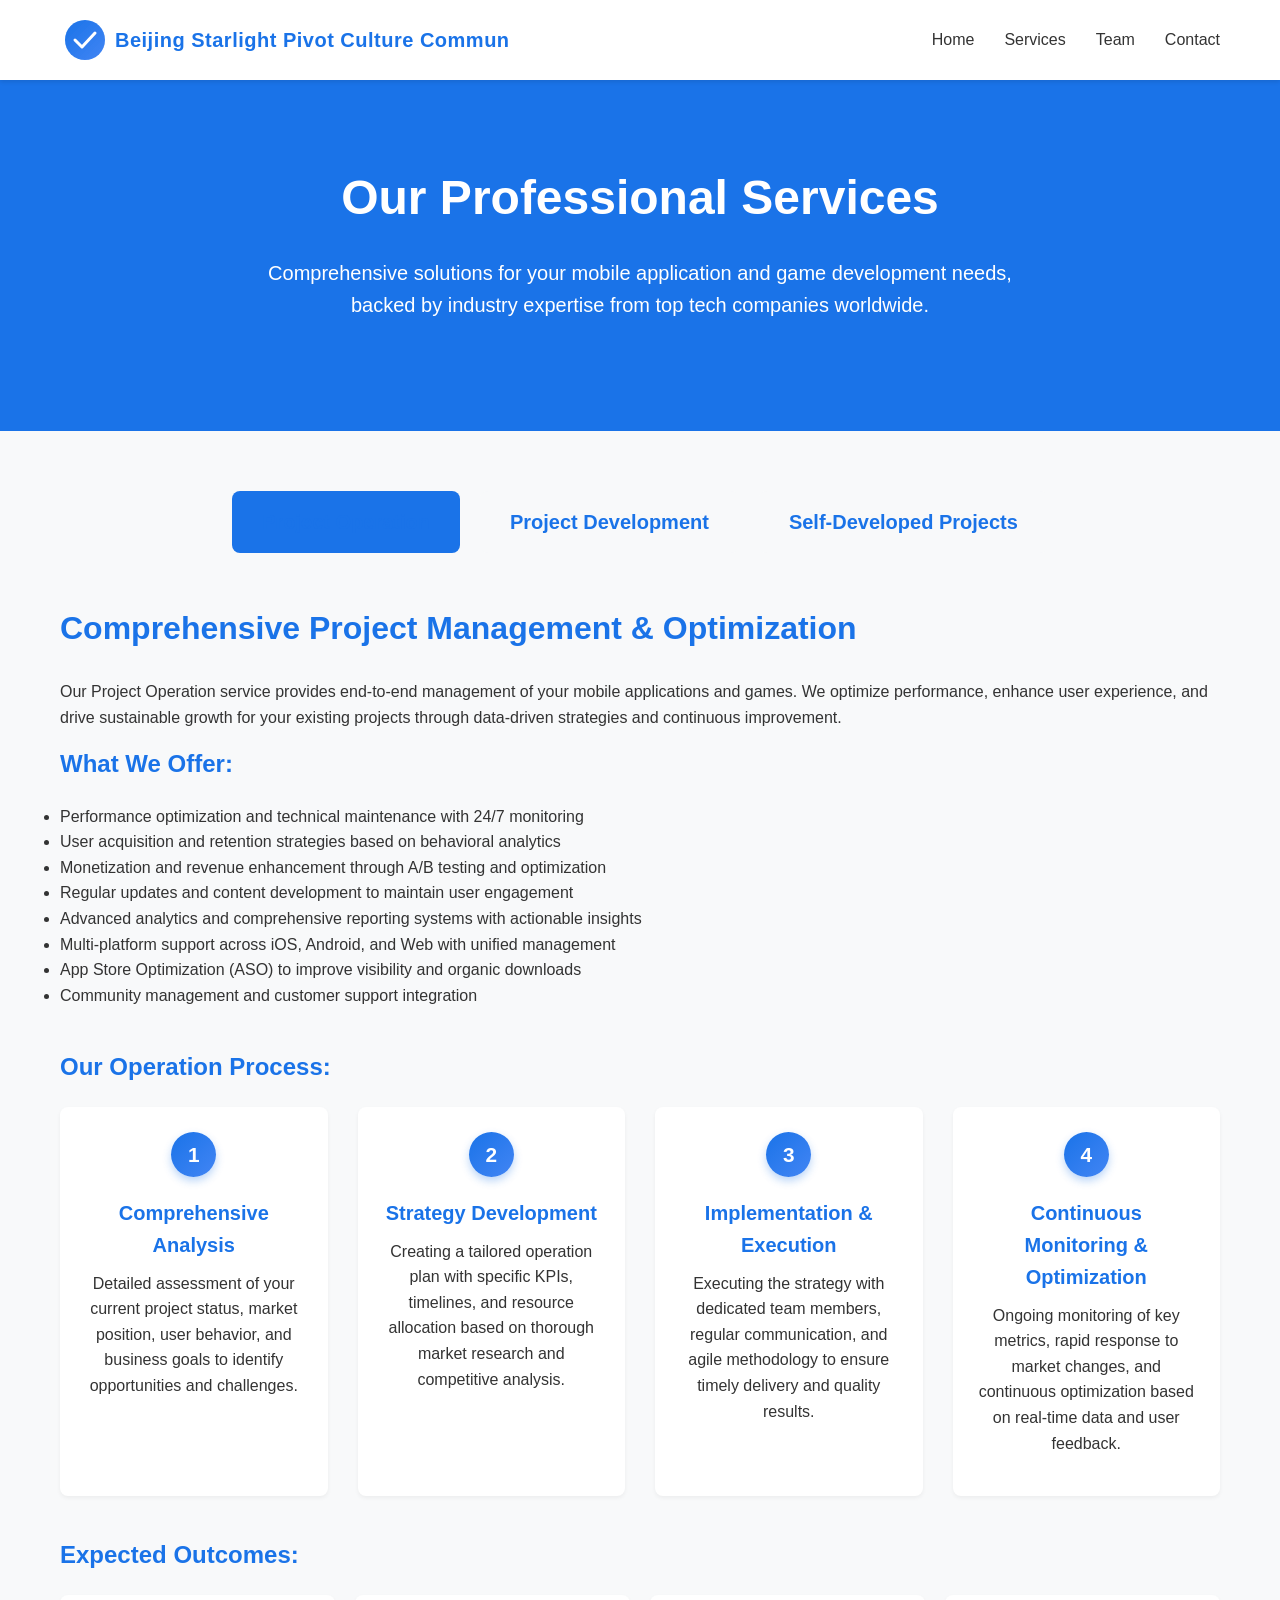
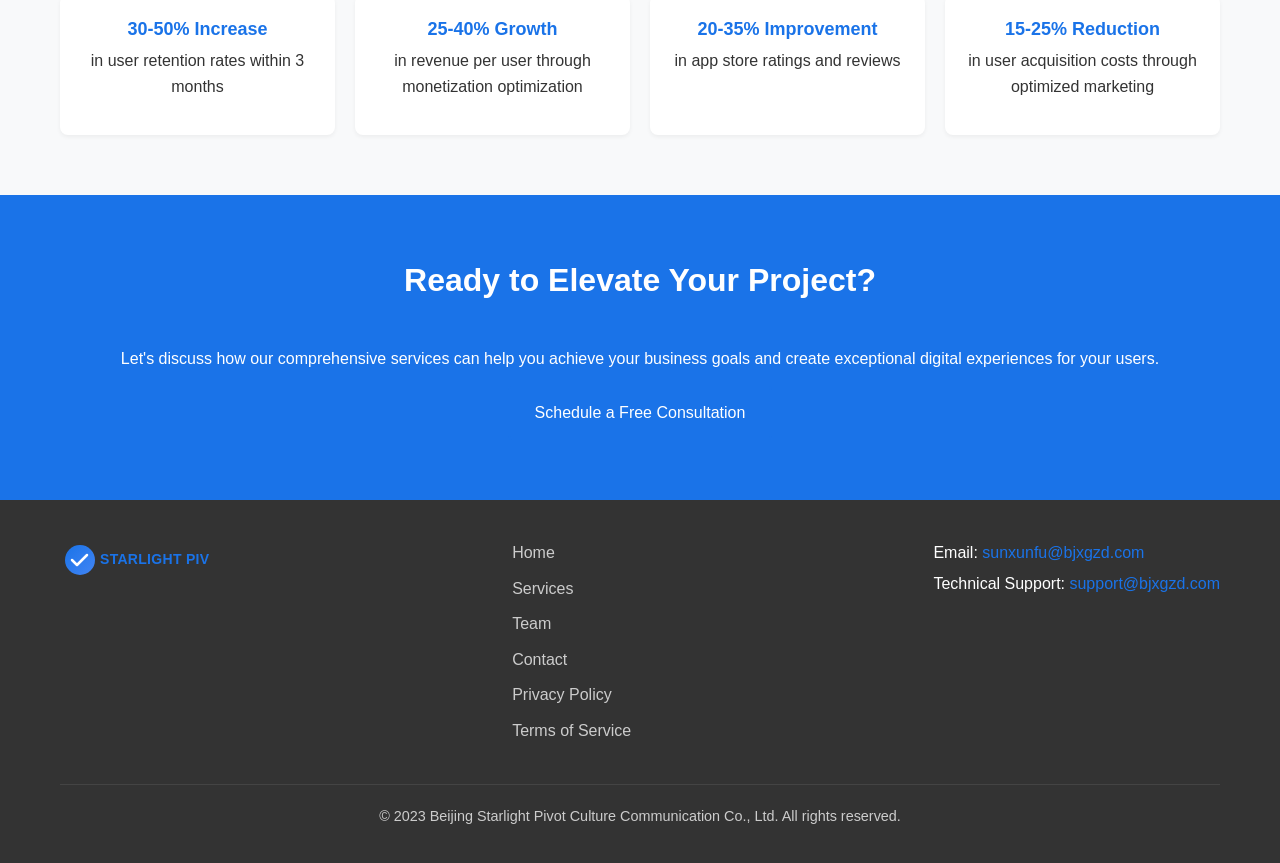
==== commit 1849ee4b: "1" ====
--- a/services.html
+++ b/services.html
@@ -16,7 +16,7 @@
     <header class="header">
         <div class="container">
             <div class="logo">
-                <svg width="180" height="50" viewBox="0 0 180 50">
+                <svg width="450" height="50" viewBox="0 0 450 50">
                     <defs>
                         <linearGradient id="logoGradient" x1="0%" y1="0%" x2="100%" y2="100%">
                             <stop offset="0%" style="stop-color:#1a73e8;stop-opacity:1" />
@@ -38,7 +38,7 @@
                     <circle cx="25" cy="25" r="20" fill="url(#logoGradient)" filter="url(#logoGlow)"/>
                     <path d="M15,25 L22,32 L35,18" stroke="white" stroke-width="3" fill="none" stroke-linecap="round" stroke-linejoin="round"/>
                     <!-- Logo Text -->
-                    <text x="50" y="30" fill="#1a73e8" font-family="'Segoe UI', Tahoma, Geneva, Verdana, sans-serif" font-size="18" font-weight="700" letter-spacing="0.5">STARLIGHT PIVOT</text>
+                    <text x="55" y="32" fill="#1a73e8" font-family="'Segoe UI', Tahoma, Geneva, Verdana, sans-serif" font-size="20" font-weight="700" letter-spacing="0.5">Beijing Starlight Pivot Culture Communication Co., Ltd.</text>
                 </svg>
             </div>
             <nav class="nav">
